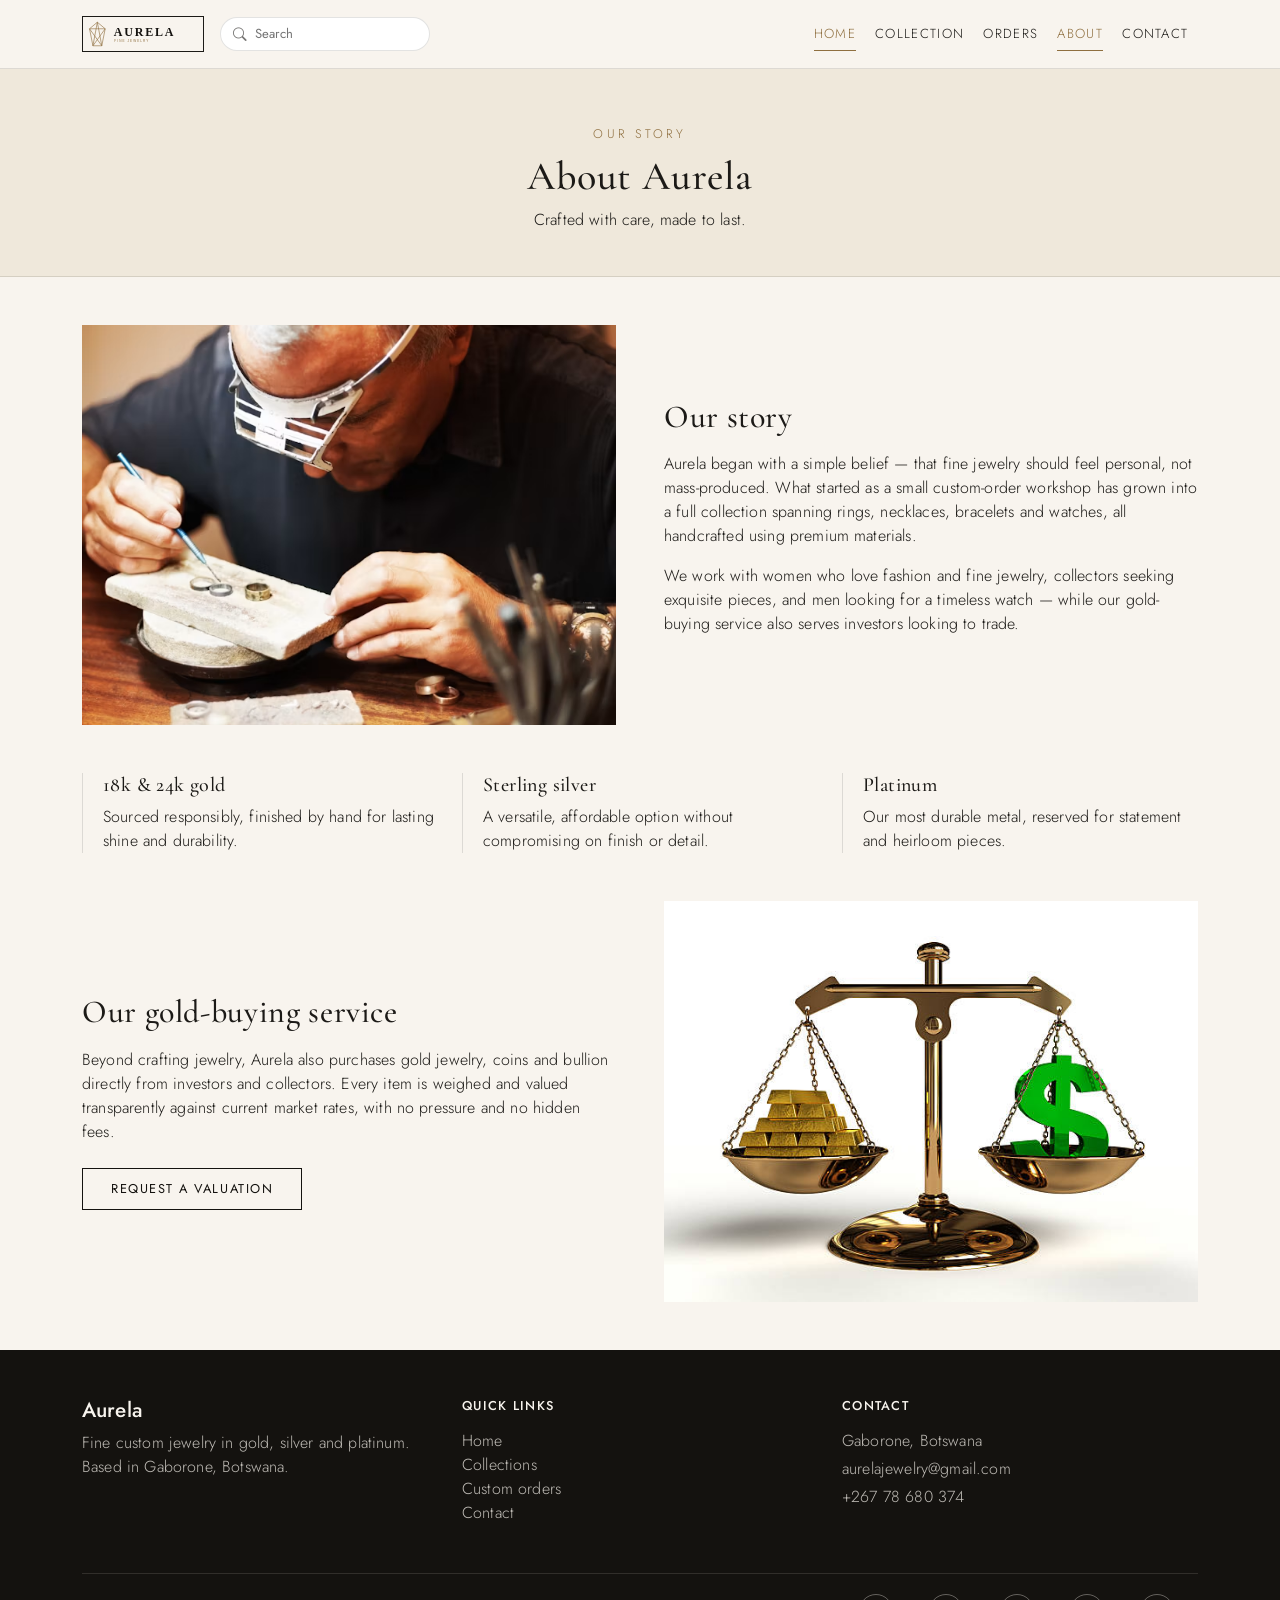
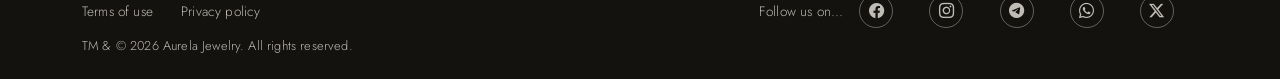
==== about.html @ 4438ac18 "Add files via upload" ====
<!DOCTYPE html>
<html lang="en">
<head>
<meta charset="UTF-8">
<meta name="viewport" content="width=device-width, initial-scale=1.0">
<title>About Us — Aurela</title>
<meta name="description" content="Learn about Aurela's story, our commitment to premium materials and craftsmanship, and our gold-buying service.">
<link href="https://cdn.jsdelivr.net/npm/bootstrap@5.3.3/dist/css/bootstrap.min.css" rel="stylesheet">
<link href="https://cdn.jsdelivr.net/npm/bootstrap-icons@1.11.3/font/bootstrap-icons.min.css" rel="stylesheet">
<link href="css/style.css" rel="stylesheet">
</head>
<body>

<nav class="navbar navbar-expand-lg navbar-aurela">
  <div class="container d-flex align-items-center">
    <a class="navbar-brand me-3" href="index.html"><img src="images/logo.svg" alt="Aurela — Fine Jewelry" height="34"></a>
    <div class="nav-search d-none d-md-block me-auto">
      <i class="bi bi-search"></i>
      <input type="text" placeholder="Search" aria-label="Search products">
    </div>
    <button class="navbar-toggler" type="button" data-bs-toggle="collapse" data-bs-target="#navMenu" aria-controls="navMenu" aria-expanded="false" aria-label="Toggle navigation">
      <span class="navbar-toggler-icon"></span>
    </button>
    <div class="collapse navbar-collapse" id="navMenu">
      <ul class="navbar-nav ms-auto">
        <li class="nav-item"><a class="nav-link active" href="index.html">Home</a></li>
        <li class="nav-item"><a class="nav-link" href="collections.html">Collection</a></li>
        <li class="nav-item"><a class="nav-link" href="custom-orders.html">Orders</a></li>
        <li class="nav-item"><a class="nav-link" href="about.html">About</a></li>
        <li class="nav-item"><a class="nav-link" href="contact.html">Contact</a></li>
      </ul>
    </div>
  </div>
</nav>

<div class="page-header text-center">
  <div class="container">
    <span class="d-block mb-2" style="font-size:0.78rem;letter-spacing:0.25em;text-transform:uppercase;color:var(--gold-deep);">Our story</span>
    <h1>About Aurela</h1>
    <p class="mb-0">Crafted with care, made to last.</p>
  </div>
</div>

<section class="py-5">
  <div class="container">
    <div class="row g-5 align-items-center mb-5">
      <div class="col-lg-6">
        <img src="images/image48.avif" alt="Jewelry designer sketching a custom ring design at a workbench" class="img-fluid" style="width:100%;object-fit:cover;aspect-ratio:4/3;">
      </div>
      <div class="col-lg-6">
        <h2 class="mb-3">Our story</h2>
        <p>Aurela began with a simple belief — that fine jewelry should feel personal, not mass-produced. What started as a small custom-order workshop has grown into a full collection spanning rings, necklaces, bracelets and watches, all handcrafted using premium materials.</p>
        <p>We work with women who love fashion and fine jewelry, collectors seeking exquisite pieces, and men looking for a timeless watch — while our gold-buying service also serves investors looking to trade.</p>
      </div>
    </div>

    <div class="row g-4 text-center mb-5">
      <div class="col-md-4">
        <div class="stat-block text-start">
          <h3 class="h5">18k &amp; 24k gold</h3>
          <p class="mb-0">Sourced responsibly, finished by hand for lasting shine and durability.</p>
        </div>
      </div>
      <div class="col-md-4">
        <div class="stat-block text-start">
          <h3 class="h5">Sterling silver</h3>
          <p class="mb-0">A versatile, affordable option without compromising on finish or detail.</p>
        </div>
      </div>
      <div class="col-md-4">
        <div class="stat-block text-start">
          <h3 class="h5">Platinum</h3>
          <p class="mb-0">Our most durable metal, reserved for statement and heirloom pieces.</p>
        </div>
      </div>
    </div>

    <div class="row g-5 align-items-center">
      <div class="col-lg-6 order-lg-2">
        <img src="images/image3.jpg" alt="Gold bars and coins being weighed on a scale" class="img-fluid" style="width:100%;object-fit:cover;aspect-ratio:4/3;">
      </div>
      <div class="col-lg-6 order-lg-1">
        <h2 class="mb-3">Our gold-buying service</h2>
        <p>Beyond crafting jewelry, Aurela also purchases gold jewelry, coins and bullion directly from investors and collectors. Every item is weighed and valued transparently against current market rates, with no pressure and no hidden fees.</p>
        <a href="custom-orders.html#sell-gold" class="btn btn-outline-gold mt-2">Request a valuation</a>
      </div>
    </div>
  </div>
</section>

<footer class="site-footer">
  <div class="container">
    <div class="row g-4">
      <div class="col-md-4">
        <h5>Aurela</h5>
        <p class="mt-2">Fine custom jewelry in gold, silver and platinum. Based in Gaborone, Botswana.</p>
      </div>
      <div class="col-md-4">
        <h6 class="text-uppercase mb-3" style="font-size:0.8rem;letter-spacing:0.1em;color:#f8f4ee;">Quick links</h6>
        <ul class="list-unstyled">
          <li><a href="index.html">Home</a></li>
          <li><a href="collections.html">Collections</a></li>
          <li><a href="custom-orders.html">Custom orders</a></li>
          <li><a href="contact.html">Contact</a></li>
        </ul>
      </div>
      <div class="col-md-4">
        <h6 class="text-uppercase mb-3" style="font-size:0.8rem;letter-spacing:0.1em;color:#f8f4ee;">Contact</h6>
        <p class="mb-1">Gaborone, Botswana</p>
        <p class="mb-1">aurelajewelry@gmail.com</p>
        <p>+267 78 680 374</p>
      </div>
    </div>
    <div class="footer-bottom">
      <div class="footer-links-row mb-2">
        <div>
          <a href="#">Terms of use</a>
          <a href="#">Privacy policy</a>
        </div>
        <div class="d-flex align-items-center">
          <span class="me-2">Follow us on...</span>
          <span class="social-icons">
            <a href="#" aria-label="Facebook"><i class="bi bi-facebook"></i></a>
            <a href="#" aria-label="Instagram"><i class="bi bi-instagram"></i></a>
            <a href="#" aria-label="Telegram"><i class="bi bi-telegram"></i></a>
            <a href="#" aria-label="WhatsApp"><i class="bi bi-whatsapp"></i></a>
            <a href="#" aria-label="Twitter"><i class="bi bi-twitter-x"></i></a>
          </span>
        </div>
      </div>
      <div>TM &amp; &copy; 2026 Aurela Jewelry. All rights reserved.</div>
    </div>
  </div>
</footer>

<script src="https://cdn.jsdelivr.net/npm/bootstrap@5.3.3/dist/js/bootstrap.bundle.min.js"></script>
<script src="js/script.js"></script>
</body>
</html>
---- css/style.css ----
@import url('https://fonts.googleapis.com/css2?family=Cormorant+Garamond:wght@400;500;600&family=Jost:wght@300;400;500&display=swap');

:root {
  --ink: #1c1a17;
  --cream: #f8f4ee;
  --cream-deep: #efe8db;
  --gold: #b8935a;
  --gold-deep: #8f6f3f;
  --charcoal: #14120f;
  --line: rgba(28, 26, 23, 0.12);
}

* { box-sizing: border-box; }

body {
  font-family: 'Jost', sans-serif;
  font-weight: 300;
  color: var(--ink);
  background: var(--cream);
  letter-spacing: 0.01em;
}

h1, h2, h3, h4, .display-serif {
  font-family: 'Cormorant Garamond', serif;
  font-weight: 500;
  letter-spacing: 0.02em;
  color: var(--ink);
}

a { color: var(--gold-deep); text-decoration: none; }
a:hover { color: var(--gold); }

.btn-gold {
  background: var(--charcoal);
  color: var(--cream);
  border: 1px solid var(--charcoal);
  padding: 0.75rem 2.25rem;
  font-size: 0.85rem;
  letter-spacing: 0.15em;
  text-transform: uppercase;
  border-radius: 0;
  transition: all 0.25s ease;
}
.btn-gold:hover {
  background: var(--gold);
  border-color: var(--gold);
  color: var(--charcoal);
}

.btn-outline-gold {
  background: transparent;
  color: var(--charcoal);
  border: 1px solid var(--charcoal);
  padding: 0.65rem 1.75rem;
  font-size: 0.8rem;
  letter-spacing: 0.12em;
  text-transform: uppercase;
  border-radius: 0;
}
.btn-outline-gold:hover {
  background: var(--charcoal);
  color: var(--cream);
}

/* ---------- Navbar ---------- */
.navbar-aurela {
  background: var(--cream);
  border-bottom: 1px solid var(--line);
  padding: 1rem 0;
}
.navbar-aurela .navbar-brand {
  font-family: 'Cormorant Garamond', serif;
  font-size: 1.4rem;
  font-weight: 600;
  letter-spacing: 0.08em;
  color: var(--ink);
  border: 1px solid var(--ink);
  padding: 0.35rem 0.9rem;
  line-height: 1;
}
.navbar-aurela .nav-link {
  font-size: 0.82rem;
  letter-spacing: 0.1em;
  text-transform: uppercase;
  color: var(--ink);
  margin: 0 0.6rem;
  padding: 0.4rem 0 !important;
  border-bottom: 1px solid transparent;
}
.navbar-aurela .nav-link:hover,
.navbar-aurela .nav-link.active {
  color: var(--gold-deep);
  border-bottom: 1px solid var(--gold-deep);
}
.nav-search {
  position: relative;
  max-width: 220px;
}
.nav-search input {
  border-radius: 20px;
  border: 1px solid var(--line);
  padding: 0.4rem 1rem 0.4rem 2.1rem;
  font-size: 0.82rem;
  background: #fff;
}
.nav-search input:focus {
  outline: none;
  border-color: var(--gold-deep);
}
.nav-search .bi-search {
  position: absolute;
  left: 0.8rem;
  top: 50%;
  transform: translateY(-50%);
  font-size: 0.85rem;
  color: var(--ink);
  opacity: 0.6;
}

/* ---------- Dark wireframe-style section ---------- */
.dark-section {
  background: var(--charcoal);
  padding: 3rem 0;
}
.dark-section .section-title span { color: var(--gold); }
.dark-section .section-title h2 { color: var(--cream); }

.carousel-frame {
  position: relative;
  border-radius: 4px;
  overflow: hidden;
}
.carousel-arrow {
  position: absolute;
  top: 50%;
  transform: translateY(-50%);
  width: 42px;
  height: 42px;
  border-radius: 50%;
  border: 1.5px solid var(--cream);
  color: var(--cream);
  display: flex;
  align-items: center;
  justify-content: center;
  font-size: 1.2rem;
  background: rgba(20,18,15,0.25);
  z-index: 3;
}
.carousel-arrow.prev { left: 1.25rem; }
.carousel-arrow.next { right: 1.25rem; }
.carousel-play {
  position: absolute;
  top: 50%;
  left: 50%;
  transform: translate(-50%, -50%);
  width: 56px;
  height: 56px;
  border-radius: 50%;
  border: 1.5px solid var(--cream);
  color: var(--cream);
  display: flex;
  align-items: center;
  justify-content: center;
  font-size: 1.3rem;
  background: rgba(20,18,15,0.25);
  z-index: 3;
}

.container-tile {
  background: var(--cream-deep);
  border-radius: 4px;
  text-align: center;
  transition: transform 0.2s ease;
}
.container-tile:hover { transform: translateY(-3px); }
.container-tile .img-wrap {
  aspect-ratio: 4 / 3;
  overflow: hidden;
  border-radius: 4px 4px 0 0;
  background: #e4ddcf;
}
.container-tile img { width: 100%; height: 100%; object-fit: cover; }
.container-tile .tile-label {
  padding: 0.9rem 0.5rem;
  font-family: 'Cormorant Garamond', serif;
  font-size: 1.05rem;
  color: var(--ink);
}

/* ---------- Hero ---------- */
.hero {
  position: relative;
  min-height: 78vh;
  background-size: cover;
  background-position: center;
  display: flex;
  align-items: center;
  color: var(--cream);
}
.hero::before {
  content: "";
  position: absolute;
  inset: 0;
  background: linear-gradient(180deg, rgba(20,18,15,0.45), rgba(20,18,15,0.65));
}
.hero-content { position: relative; z-index: 2; }
.hero h1 {
  color: var(--cream);
  font-size: clamp(2.4rem, 5vw, 4rem);
}
.hero p { font-size: 1.05rem; opacity: 0.9; max-width: 34rem; }

.page-header {
  background: var(--cream-deep);
  padding: 3.5rem 0 2.75rem;
  border-bottom: 1px solid var(--line);
}

/* ---------- Cards ---------- */
.product-card {
  border: 1px solid var(--line);
  background: #fff;
  transition: box-shadow 0.2s ease;
}
.product-card:hover { box-shadow: 0 10px 24px rgba(20,18,15,0.08); }
.product-card .img-wrap {
  aspect-ratio: 1 / 1;
  overflow: hidden;
  background: var(--cream-deep);
}
.product-card img { width: 100%; height: 100%; object-fit: cover; }
.product-card .card-body { padding: 1.1rem 1.2rem 1.35rem; }
.product-tag {
  font-size: 0.72rem;
  letter-spacing: 0.1em;
  text-transform: uppercase;
  color: var(--gold-deep);
}

.section-title {
  text-align: center;
  margin-bottom: 2.5rem;
}
.section-title span {
  display: block;
  font-family: 'Jost', sans-serif;
  font-size: 0.78rem;
  letter-spacing: 0.25em;
  text-transform: uppercase;
  color: var(--gold-deep);
  margin-bottom: 0.5rem;
}

.gold-banner {
  background: var(--charcoal);
  color: var(--cream);
  padding: 3rem 0;
}
.gold-banner h2 { color: var(--cream); }
.gold-banner p { color: rgba(248,244,238,0.75); }

.filter-btn {
  border: 1px solid var(--line);
  background: transparent;
  padding: 0.5rem 1.3rem;
  font-size: 0.78rem;
  letter-spacing: 0.1em;
  text-transform: uppercase;
  color: var(--ink);
  border-radius: 0;
}
.filter-btn.active,
.filter-btn:hover {
  background: var(--charcoal);
  color: var(--cream);
  border-color: var(--charcoal);
}

/* ---------- Forms ---------- */
.form-luxe label {
  font-size: 0.8rem;
  letter-spacing: 0.05em;
  text-transform: uppercase;
  color: var(--ink);
  margin-bottom: 0.35rem;
}
.form-luxe .form-control,
.form-luxe .form-select {
  border-radius: 0;
  border: 1px solid var(--line);
  padding: 0.65rem 0.9rem;
  background: #fff;
}
.form-luxe .form-control:focus,
.form-luxe .form-select:focus {
  border-color: var(--gold-deep);
  box-shadow: 0 0 0 0.15rem rgba(184,147,90,0.25);
}

/* ---------- Footer ---------- */
footer.site-footer {
  background: var(--charcoal);
  color: rgba(248,244,238,0.75);
  padding: 3rem 0 1.5rem;
}
footer.site-footer h5 {
  color: var(--cream);
  font-size: 1.3rem;
}
footer.site-footer a { color: rgba(248,244,238,0.75); }
footer.site-footer a:hover { color: var(--gold); }
footer.site-footer .footer-bottom {
  border-top: 1px solid rgba(248,244,238,0.12);
  margin-top: 2rem;
  padding-top: 1.25rem;
  font-size: 0.8rem;
}
.footer-links-row {
  display: flex;
  flex-wrap: wrap;
  justify-content: space-between;
  align-items: center;
  gap: 1rem;
  font-size: 0.85rem;
}
.footer-links-row a { margin-right: 1.5rem; }
.social-icons a {
  display: inline-flex;
  align-items: center;
  justify-content: center;
  width: 34px;
  height: 34px;
  border: 1px solid rgba(248,244,238,0.35);
  border-radius: 50%;
  margin-left: 0.5rem;
  font-size: 0.95rem;
}
.social-icons a:hover { background: var(--gold); color: var(--charcoal); border-color: var(--gold); }

.stat-block { border-left: 1px solid var(--line); padding-left: 1.25rem; }

.navbar-aurela .navbar-brand {
  display: inline-flex;
  align-items: center;
  padding: 0;
  line-height: 1;
}
.navbar-aurela .navbar-brand img {
  display: block;
  height: 34px;
  width: auto;
}
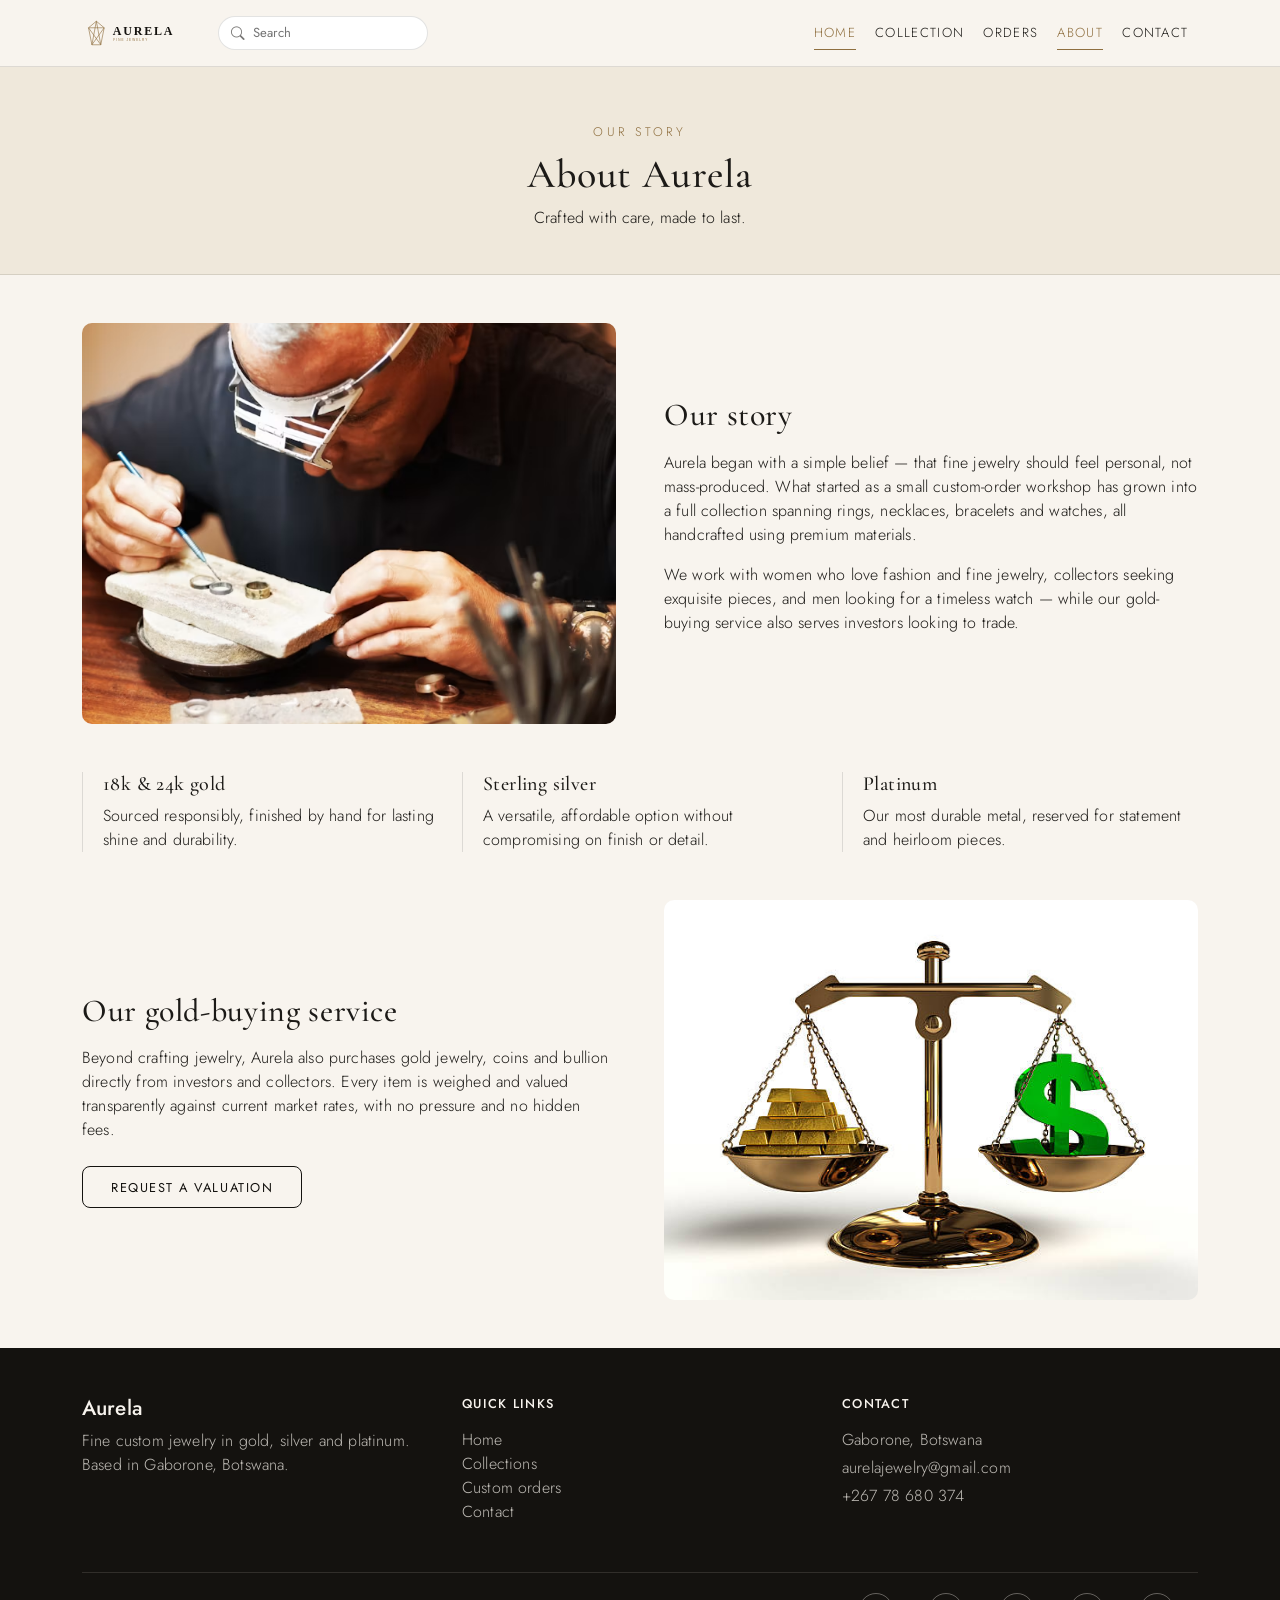
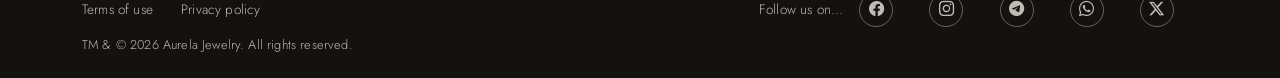
==== commit 9624b42e: "Add files via upload" ====
--- a/about.html
+++ b/about.html
@@ -45,7 +45,7 @@
   <div class="container">
     <div class="row g-5 align-items-center mb-5">
       <div class="col-lg-6">
-        <img src="images/image48.avif" alt="Jewelry designer sketching a custom ring design at a workbench" class="img-fluid" style="width:100%;object-fit:cover;aspect-ratio:4/3;">
+        <img src="images/image48.avif" alt="Jewelry designer sketching a custom ring design at a workbench" class="img-fluid" style="width:100%;object-fit:cover;aspect-ratio:4/3;border-radius:10px;">
       </div>
       <div class="col-lg-6">
         <h2 class="mb-3">Our story</h2>
@@ -77,7 +77,7 @@
 
     <div class="row g-5 align-items-center">
       <div class="col-lg-6 order-lg-2">
-        <img src="images/image3.jpg" alt="Gold bars and coins being weighed on a scale" class="img-fluid" style="width:100%;object-fit:cover;aspect-ratio:4/3;">
+        <img src="images/image3.jpg" alt="Gold bars and coins being weighed on a scale" class="img-fluid" style="width:100%;object-fit:cover;aspect-ratio:4/3;border-radius:10px;">
       </div>
       <div class="col-lg-6 order-lg-1">
         <h2 class="mb-3">Our gold-buying service</h2>
@@ -120,11 +120,11 @@
         <div class="d-flex align-items-center">
           <span class="me-2">Follow us on...</span>
           <span class="social-icons">
-            <a href="#" aria-label="Facebook"><i class="bi bi-facebook"></i></a>
-            <a href="#" aria-label="Instagram"><i class="bi bi-instagram"></i></a>
-            <a href="#" aria-label="Telegram"><i class="bi bi-telegram"></i></a>
-            <a href="#" aria-label="WhatsApp"><i class="bi bi-whatsapp"></i></a>
-            <a href="#" aria-label="Twitter"><i class="bi bi-twitter-x"></i></a>
+            <a href="https://facebook.com/aurelajewelry" target="_blank" rel="noopener" aria-label="Facebook"><i class="bi bi-facebook"></i></a>
+            <a href="https://instagram.com/aurelajewelry" target="_blank" rel="noopener" aria-label="Instagram"><i class="bi bi-instagram"></i></a>
+            <a href="https://t.me/aurelajewelry" target="_blank" rel="noopener" aria-label="Telegram"><i class="bi bi-telegram"></i></a>
+            <a href="https://wa.me/26778680374?text=Hi%20Aurela%2C%20I%27d%20like%20to%20enquire%20about%20a%20piece" target="_blank" rel="noopener" aria-label="WhatsApp"><i class="bi bi-whatsapp"></i></a>
+            <a href="https://x.com/aurelajewelry" target="_blank" rel="noopener" aria-label="X (Twitter)"><i class="bi bi-twitter-x"></i></a>
           </span>
         </div>
       </div>
--- a/css/style.css
+++ b/css/style.css
@@ -1,5 +1,6 @@
 @import url('https://fonts.googleapis.com/css2?family=Cormorant+Garamond:wght@400;500;600&family=Jost:wght@300;400;500&display=swap');
 
+/* main colors used across the site */
 :root {
   --ink: #1c1a17;
   --cream: #f8f4ee;
@@ -38,13 +39,15 @@
   font-size: 0.85rem;
   letter-spacing: 0.15em;
   text-transform: uppercase;
-  border-radius: 0;
+  border-radius: 8px;
   transition: all 0.25s ease;
 }
 .btn-gold:hover {
   background: var(--gold);
   border-color: var(--gold);
   color: var(--charcoal);
+  transform: translateY(-2px);
+  box-shadow: 0 8px 18px rgba(20,18,15,0.18);
 }
 
 .btn-outline-gold {
@@ -55,14 +58,17 @@
   font-size: 0.8rem;
   letter-spacing: 0.12em;
   text-transform: uppercase;
-  border-radius: 0;
+  border-radius: 8px;
+  transition: all 0.25s ease;
 }
 .btn-outline-gold:hover {
   background: var(--charcoal);
   color: var(--cream);
-}
-
-/* ---------- Navbar ---------- */
+  transform: translateY(-2px);
+  box-shadow: 0 8px 18px rgba(20,18,15,0.15);
+}
+
+/* navbar */
 .navbar-aurela {
   background: var(--cream);
   border-bottom: 1px solid var(--line);
@@ -74,8 +80,6 @@
   font-weight: 600;
   letter-spacing: 0.08em;
   color: var(--ink);
-  border: 1px solid var(--ink);
-  padding: 0.35rem 0.9rem;
   line-height: 1;
 }
 .navbar-aurela .nav-link {
@@ -117,7 +121,7 @@
   opacity: 0.6;
 }
 
-/* ---------- Dark wireframe-style section ---------- */
+/* dark section - matches the figma wireframe */
 .dark-section {
   background: var(--charcoal);
   padding: 3rem 0;
@@ -127,7 +131,7 @@
 
 .carousel-frame {
   position: relative;
-  border-radius: 4px;
+  border-radius: 12px;
   overflow: hidden;
 }
 .carousel-arrow {
@@ -168,15 +172,18 @@
 
 .container-tile {
   background: var(--cream-deep);
-  border-radius: 4px;
+  border-radius: 10px;
+  overflow: hidden;
   text-align: center;
-  transition: transform 0.2s ease;
-}
-.container-tile:hover { transform: translateY(-3px); }
+  transition: transform 0.25s ease, box-shadow 0.25s ease;
+}
+.container-tile:hover {
+  transform: translateY(-4px);
+  box-shadow: 0 12px 22px rgba(20,18,15,0.12);
+}
 .container-tile .img-wrap {
   aspect-ratio: 4 / 3;
   overflow: hidden;
-  border-radius: 4px 4px 0 0;
   background: #e4ddcf;
 }
 .container-tile img { width: 100%; height: 100%; object-fit: cover; }
@@ -187,7 +194,7 @@
   color: var(--ink);
 }
 
-/* ---------- Hero ---------- */
+/* hero banner */
 .hero {
   position: relative;
   min-height: 78vh;
@@ -216,14 +223,20 @@
   border-bottom: 1px solid var(--line);
 }
 
-/* ---------- Cards ---------- */
+/* product cards */
 .product-card {
   border: 1px solid var(--line);
+  border-radius: 10px;
   background: #fff;
-  transition: box-shadow 0.2s ease;
-}
-.product-card:hover { box-shadow: 0 10px 24px rgba(20,18,15,0.08); }
+  overflow: hidden;
+  transition: box-shadow 0.25s ease, transform 0.25s ease;
+}
+.product-card:hover {
+  box-shadow: 0 10px 24px rgba(20,18,15,0.08);
+  transform: translateY(-4px);
+}
 .product-card .img-wrap {
+  position: relative;
   aspect-ratio: 1 / 1;
   overflow: hidden;
   background: var(--cream-deep);
@@ -235,6 +248,30 @@
   letter-spacing: 0.1em;
   text-transform: uppercase;
   color: var(--gold-deep);
+}
+
+/* shows the price when you hover the product image */
+.price-tag {
+  position: absolute;
+  inset: 0;
+  display: flex;
+  align-items: center;
+  justify-content: center;
+  text-align: center;
+  padding: 0.75rem;
+  background: rgba(20,18,15,0.58);
+  color: var(--cream);
+  font-family: 'Cormorant Garamond', serif;
+  font-size: 1.15rem;
+  letter-spacing: 0.03em;
+  opacity: 0;
+  transform: scale(1.03);
+  transition: opacity 0.25s ease, transform 0.25s ease;
+  pointer-events: none;
+}
+.product-card:hover .price-tag {
+  opacity: 1;
+  transform: scale(1);
 }
 
 .section-title {
@@ -267,7 +304,8 @@
   letter-spacing: 0.1em;
   text-transform: uppercase;
   color: var(--ink);
-  border-radius: 0;
+  border-radius: 20px;
+  transition: all 0.2s ease;
 }
 .filter-btn.active,
 .filter-btn:hover {
@@ -276,7 +314,7 @@
   border-color: var(--charcoal);
 }
 
-/* ---------- Forms ---------- */
+/* forms */
 .form-luxe label {
   font-size: 0.8rem;
   letter-spacing: 0.05em;
@@ -286,10 +324,11 @@
 }
 .form-luxe .form-control,
 .form-luxe .form-select {
-  border-radius: 0;
+  border-radius: 6px;
   border: 1px solid var(--line);
   padding: 0.65rem 0.9rem;
   background: #fff;
+  transition: border-color 0.2s ease, box-shadow 0.2s ease;
 }
 .form-luxe .form-control:focus,
 .form-luxe .form-select:focus {
@@ -297,7 +336,7 @@
   box-shadow: 0 0 0 0.15rem rgba(184,147,90,0.25);
 }
 
-/* ---------- Footer ---------- */
+/* footer */
 footer.site-footer {
   background: var(--charcoal);
   color: rgba(248,244,238,0.75);
@@ -334,8 +373,14 @@
   border-radius: 50%;
   margin-left: 0.5rem;
   font-size: 0.95rem;
-}
-.social-icons a:hover { background: var(--gold); color: var(--charcoal); border-color: var(--gold); }
+  transition: all 0.2s ease;
+}
+.social-icons a:hover {
+  background: var(--gold);
+  color: var(--charcoal);
+  border-color: var(--gold);
+  transform: translateY(-2px);
+}
 
 .stat-block { border-left: 1px solid var(--line); padding-left: 1.25rem; }
 
